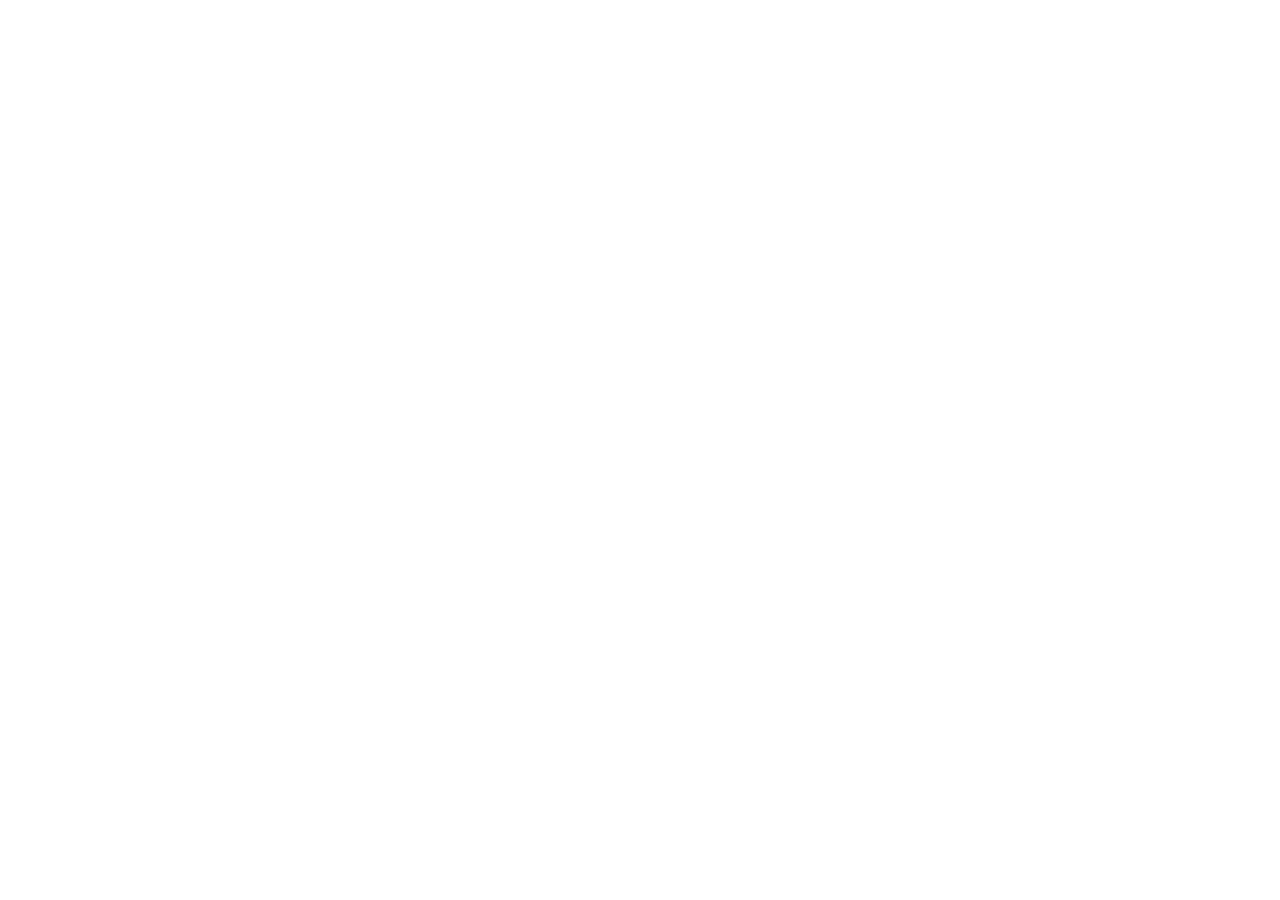
==== BalintMilan_bemutatkozas/index.html @ ad00c629 "asd" ====
<html lang="en">
<head>
    <meta charset="UTF-8">
    <meta name="viewport" content="width=device-width, initial-scale=1.0">
    <title>Bálint Milán - Bemutatkozás</title>
    <link rel="stylesheet" href="style.css">
</head>
<body>
    
</body>
</html>
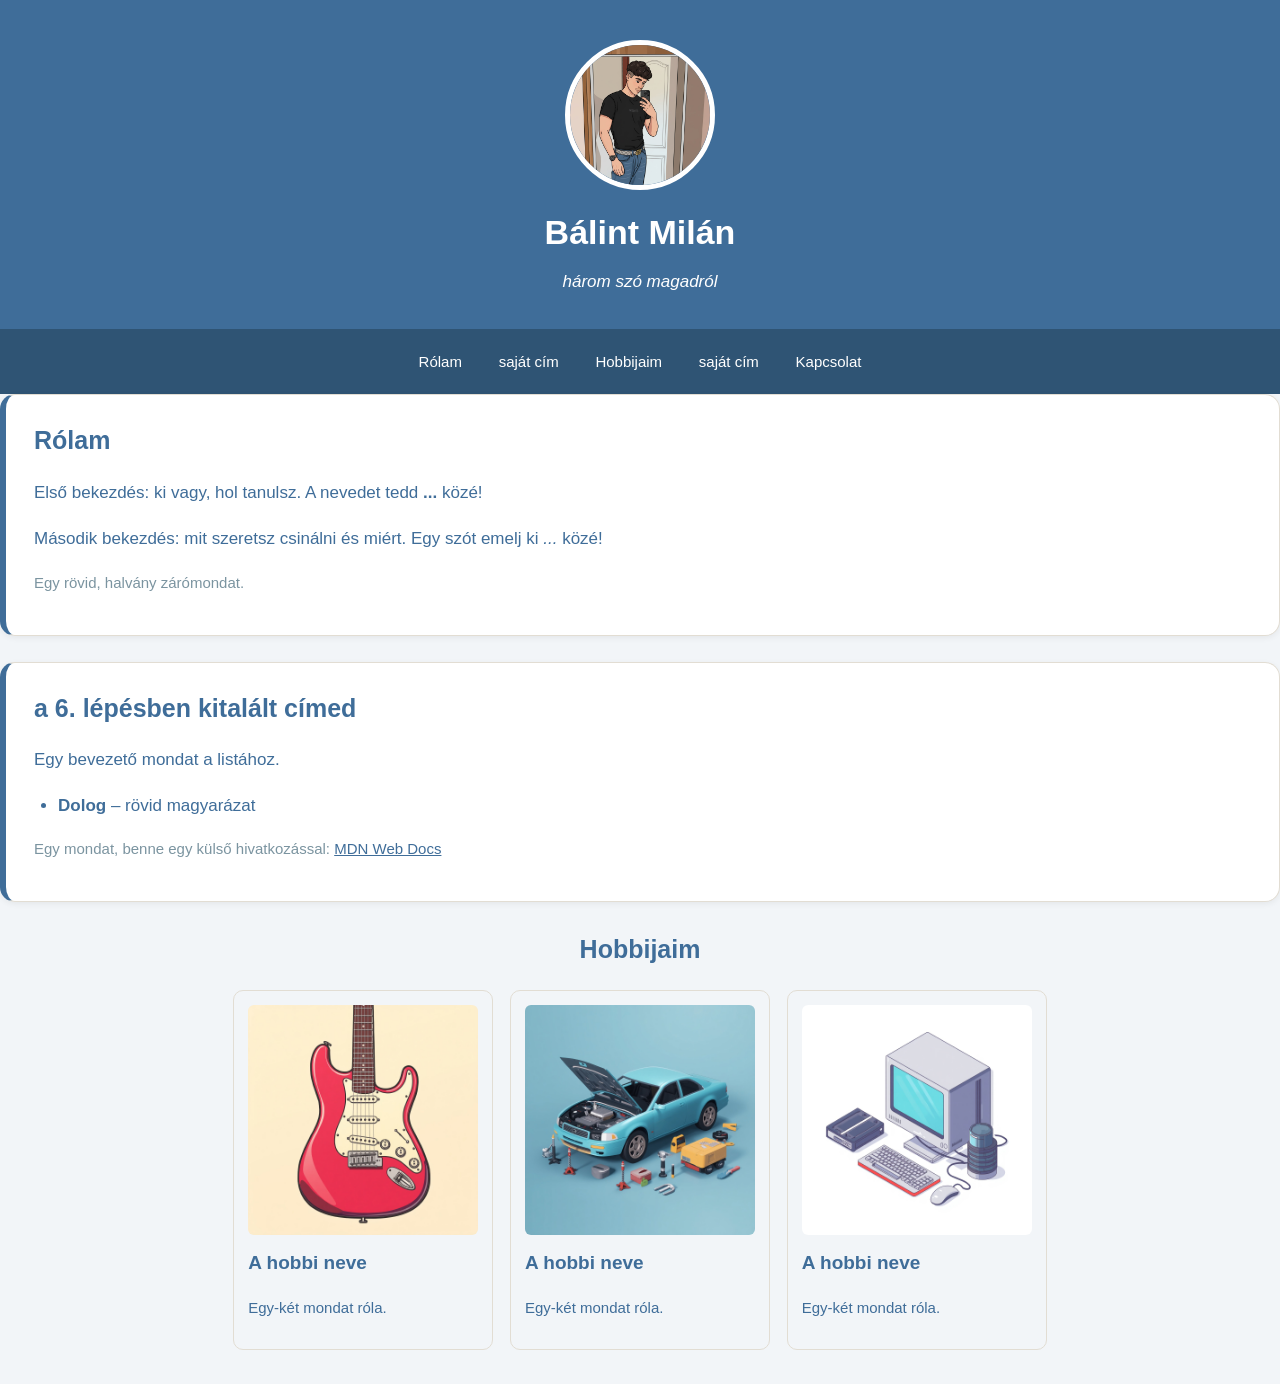
==== commit 0284bf4c: "Changes" ====
--- a/BalintMilan_bemutatkozas/index.html
+++ b/BalintMilan_bemutatkozas/index.html
@@ -6,6 +6,69 @@
     <link rel="stylesheet" href="style.css">
 </head>
 <body>
-    
+    <div class="fejlec" id="tetejere">
+  <img class="profilkep" src="kepek/profil.jpg" alt="Kiss Bence profilképe">
+  <h1>Bálint Milán</h1>
+  <p class="motto">három szó magadról</p>
+</div>
+<div class="menu">
+  <a href="#rolam">Rólam</a>
+  <a href="#tudas">saját cím</a>
+  <a href="#hobbi">Hobbijaim</a>
+  <a href="#utam">saját cím</a>
+  <a href="#kapcsolat">Kapcsolat</a>
+</div>
+<div class="tartalom">
+
+    <div class="doboz" id="rolam">
+    <h2>Rólam</h2>
+    <p>
+      Első bekezdés: ki vagy, hol tanulsz.
+      A nevedet tedd <strong>...</strong> közé!
+    </p>
+    <p>
+      Második bekezdés: mit szeretsz csinálni és miért.
+      Egy szót emelj ki <em>...</em> közé!
+    </p>
+    <p class="halvany">Egy rövid, halvány zárómondat.</p>
+    </div>
+
+    <div class="doboz" id="tudas">
+  <h2>a 6. lépésben kitalált címed</h2>
+  <p>Egy bevezető mondat a listához.</p>
+  <ul class="lista">
+    <li><strong>Dolog</strong> &ndash; rövid magyarázat</li>
+    <!-- ide még 3-5 li -->
+  </ul>
+  <p class="halvany">
+    Egy mondat, benne egy külső hivatkozással:
+    <a href="https://developer.mozilla.org/hu/" target="_blank">MDN Web Docs</a>
+  </p>
+</div>
+<h2 class="kozepre" id="hobbi">Hobbijaim</h2>
+
+<div class="kartyak">
+
+  <div class="kartya">
+    <img src="kepek/hobbi-1.jpg" alt="mit ábrázol a kép">
+    <h3>A hobbi neve</h3>
+    <p>Egy-két mondat róla.</p>
+  </div>
+
+  <div class="kartya">
+    <img src="kepek/hobbi-2.jpg" alt="mit ábrázol a kép">
+    <h3>A hobbi neve</h3>
+    <p>Egy-két mondat róla.</p>
+  </div>
+  <div class="kartya">
+    <img src="kepek/hobbi-3.jpg" alt="mit ábrázol a kép">
+    <h3>A hobbi neve</h3>
+    <p>Egy-két mondat róla.</p>
+  </div>
+
+</div>
+
+
+</div>
 </body>
 </html>
--- a/BalintMilan_bemutatkozas/style.css
+++ b/BalintMilan_bemutatkozas/style.css
@@ -0,0 +1,141 @@
+* {
+  box-sizing: border-box;
+}
+
+body {
+  margin: 0;                         
+  background-color: #f2f5f8;
+  color: #3f6d99;
+  font-family: Arial, sans-serif;
+  font-size: 17px;
+  line-height: 1.7;                
+}
+.fejlec {
+  background-color: #3f6d99;
+  color: #ffffff;                  /* fehér szöveg a sötét háttéren */
+  padding: 40px 20px 32px;         /* belső térköz: fent / oldalt / lent */
+  text-align: center;             /* középre igazít mindent, ami benne van */
+}
+
+.profilkep {
+  width: 150px;
+  height: 150px;
+  border: 5px solid #ffffff;       /* vastagság stílus szín */
+  border-radius: 50%;             /* 50% = tökéletes kör */
+  margin-bottom: 14px;
+}
+
+.fejlec h1 {                        /* leszármazott szelektor:
+                                          csak a fejlécben lévő h1 */
+  margin: 0 0 6px;
+  font-size: /* 30px és 36px között */;
+}
+
+.motto {
+  margin: 0;
+  color: /* halvány szín, ami illik a fejléchez */;
+  font-style: italic;
+}
+.menu {
+  background-color: #2f5474;
+  padding: 12px 20px;
+  text-align: center;
+}
+
+/* Leszármazott szelektor: csak a menün belüli linkekre vonatkozik,
+   a szövegben lévő linkeket nem bántja. */
+.menu a {
+  display: inline-block;          /* így kaphat rendes padding-ot */
+  color: #ffffff;
+  text-decoration: none;         /* leveszi az aláhúzást */
+  padding: 6px 14px;
+  margin: 2px;
+  border-radius: 6px;
+  font-size: 15px;
+}
+
+/* :hover = amikor az egér az elem fölött van */
+.menu a:hover {
+  background-color: #3a83c7;
+  color: white;
+}
+
+.doboz {
+  background-color: #ffffff;
+  border: 1px solid #e2ddd3;      /* vékony, halvány keret körben */
+  border-left: 6px solid #3f6d99;  /* vastag színes csík balra */
+  border-radius: 15px;
+  padding: 24px 28px;            /* BELSŐ térköz: keret és szöveg között */
+  margin-bottom: 26px;          /* KÜLSŐ térköz: a következő dobozig */
+  box-shadow: 0 2px 6px rgba(0,0,0,0.06);
+}
+
+h2 {
+  margin: 0 0 12px;             /* fent 0, mert a doboz paddingja már megvan */
+  color: #2f5474 */;
+  font-size: 25px;
+}
+
+strong {
+  color: #2f5474 */;
+}
+
+.halvany {
+  color: rgb(123, 148, 160);
+  font-size: 15px;
+}
+.lista {
+  margin: 10px 0;
+  padding-left: 24px;         /* hely a pontoknak / számoknak */
+}
+
+.lista li {
+  margin-bottom: 7px;         /* levegő a sorok között */
+}
+
+/* Az összes szövegbeli hivatkozás – a menü kivételével,
+   mert azt a .menu a szabály erősebben felülírja. */
+a {
+  color: #3f6d99;
+}
+
+a:hover {
+  color: #d08a54;
+}
+
+.kozepre {
+  text-align: center;
+}
+
+.kartyak {
+  text-align: center;           /* a kártyákat középre húzza */
+  margin-bottom: 26px;
+}
+
+.kartya {
+  display: inline-block;      /* egymás mellé, de méretezhetők */
+  width: 260px;
+  vertical-align: top;        /* a tetejüknél igazodjanak egymáshoz */
+  text-align: left;           /* a kártyán BELÜL viszont balra */
+  background-color: /* DOBOZ HÁTTERE */;
+  border: 1px solid #e2ddd3;
+  border-radius: 10px;
+  padding: 14px;
+  margin: 8px 6px;
+}
+
+.kartya img {
+  width: 100%;                 /* a szülő (kártya) teljes szélessége */
+  border-radius: 6px;
+}
+
+.kartya p {
+  font-size: 15px;
+  color: /* halvány szövegszín */;
+}
+
+h3 {
+  margin: 12px 0 6px;
+  color: /* FŐSZÍN */;
+  font-size: 19px;
+}
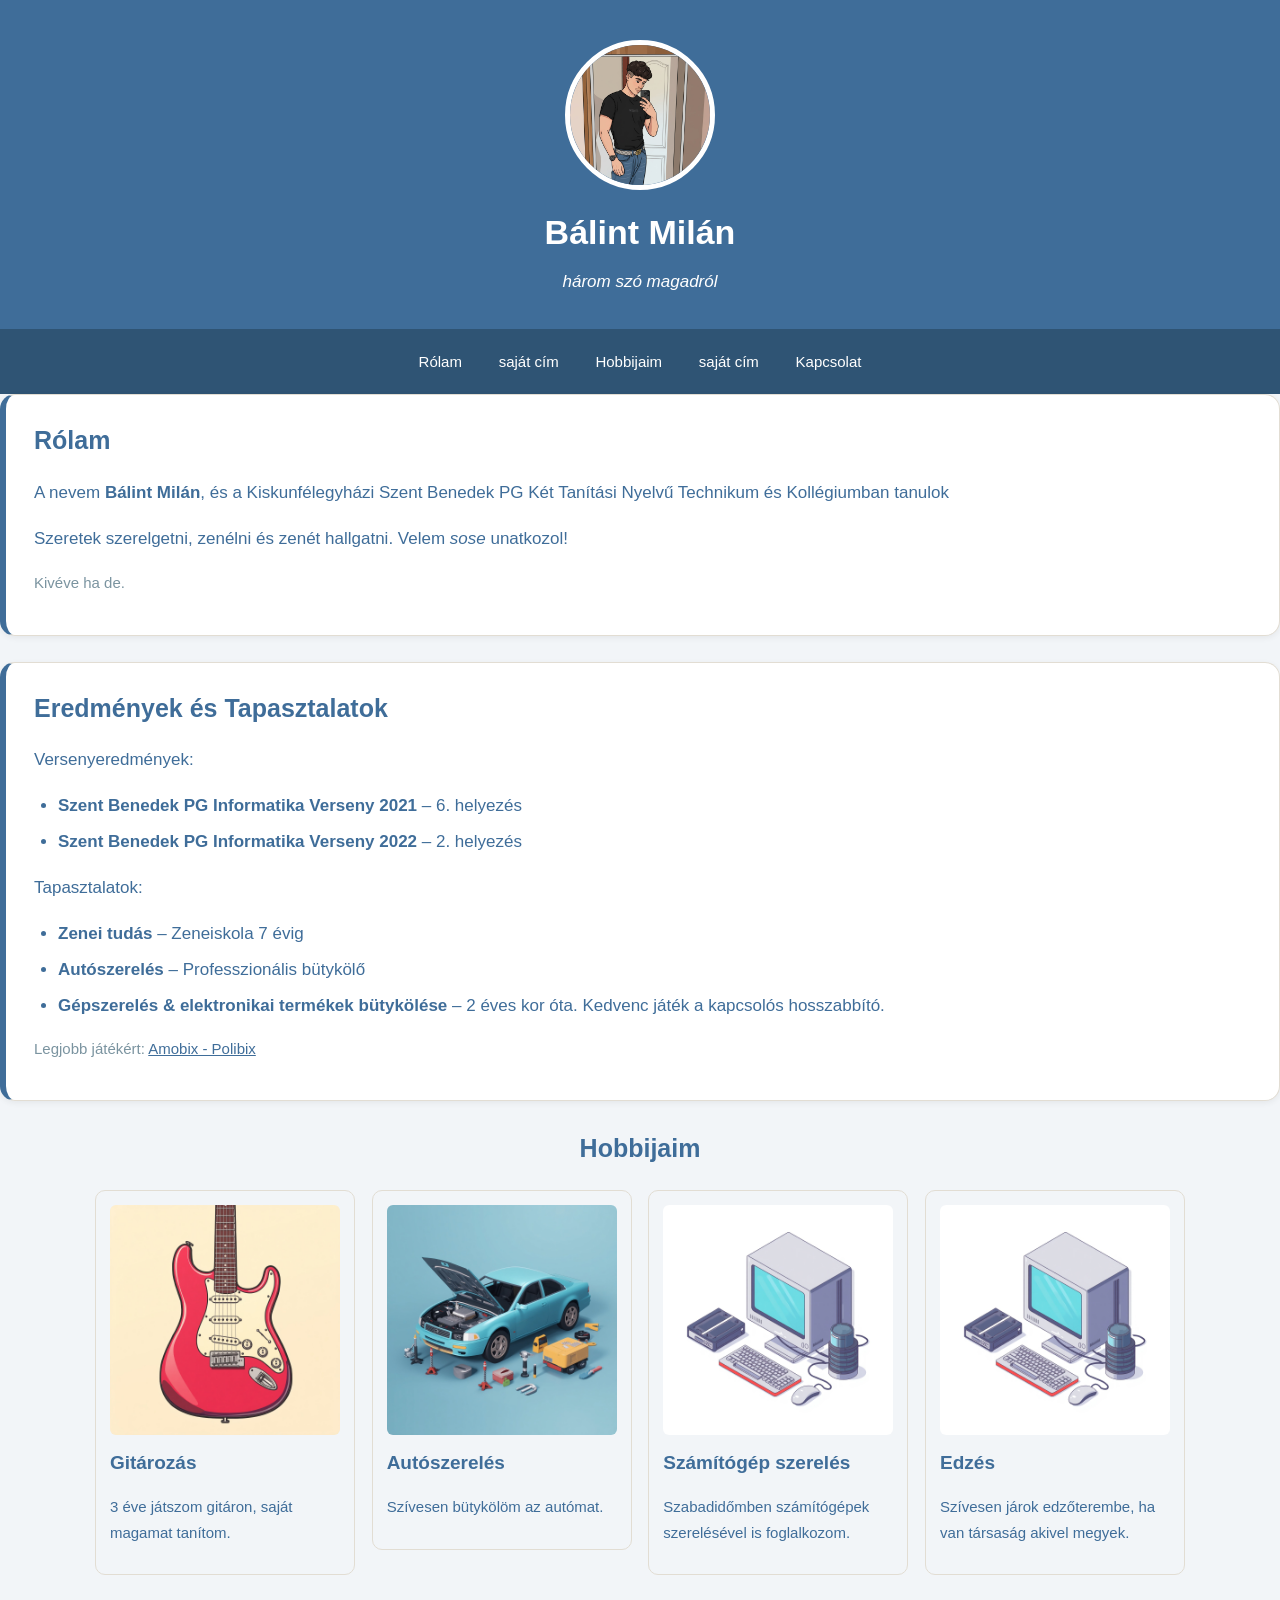
==== commit 258d159d: "Update index.html" ====
--- a/BalintMilan_bemutatkozas/index.html
+++ b/BalintMilan_bemutatkozas/index.html
@@ -23,26 +23,32 @@
     <div class="doboz" id="rolam">
     <h2>Rólam</h2>
     <p>
-      Első bekezdés: ki vagy, hol tanulsz.
-      A nevedet tedd <strong>...</strong> közé!
+      
+      A nevem <strong>Bálint Milán</strong>, és a Kiskunfélegyházi Szent Benedek PG Két Tanítási Nyelvű Technikum és Kollégiumban tanulok
     </p>
     <p>
-      Második bekezdés: mit szeretsz csinálni és miért.
-      Egy szót emelj ki <em>...</em> közé!
+      Szeretek szerelgetni, zenélni és zenét hallgatni.
+       Velem <em>sose</em> unatkozol!
     </p>
-    <p class="halvany">Egy rövid, halvány zárómondat.</p>
+    <p class="halvany">Kivéve ha de.</p>
     </div>
 
     <div class="doboz" id="tudas">
-  <h2>a 6. lépésben kitalált címed</h2>
-  <p>Egy bevezető mondat a listához.</p>
+  <h2>Eredmények és Tapasztalatok</h2>
+  <p>Versenyeredmények:</p>
   <ul class="lista">
-    <li><strong>Dolog</strong> &ndash; rövid magyarázat</li>
-    <!-- ide még 3-5 li -->
+    <li><strong>Szent Benedek PG Informatika Verseny 2021</strong> &ndash; 6. helyezés</li>
+    <li><strong>Szent Benedek PG Informatika Verseny 2022</strong> &ndash; 2. helyezés</li>
+  </ul>
+  <p>Tapasztalatok:</p>
+  <ul class="lista">
+    <li><strong>Zenei tudás</strong> &ndash; Zeneiskola 7 évig</li>
+    <li><strong>Autószerelés</strong> &ndash; Professzionális bütykölő</li>
+    <li><strong>Gépszerelés & elektronikai termékek bütykölése</strong> &ndash; 2 éves kor óta. Kedvenc játék a kapcsolós hosszabbító.</li>
   </ul>
   <p class="halvany">
-    Egy mondat, benne egy külső hivatkozással:
-    <a href="https://developer.mozilla.org/hu/" target="_blank">MDN Web Docs</a>
+    Legjobb játékért:
+    <a href="https://milan0419.github.io/tictactoehtml/" target="_blank">Amobix - Polibix</a>
   </p>
 </div>
 <h2 class="kozepre" id="hobbi">Hobbijaim</h2>
@@ -51,21 +57,25 @@
 
   <div class="kartya">
     <img src="kepek/hobbi-1.jpg" alt="mit ábrázol a kép">
-    <h3>A hobbi neve</h3>
-    <p>Egy-két mondat róla.</p>
+    <h3>Gitározás</h3>
+    <p>3 éve játszom gitáron, saját magamat tanítom.</p>
   </div>
 
   <div class="kartya">
     <img src="kepek/hobbi-2.jpg" alt="mit ábrázol a kép">
-    <h3>A hobbi neve</h3>
-    <p>Egy-két mondat róla.</p>
+    <h3>Autószerelés</h3>
+    <p>Szívesen bütykölöm az autómat.</p>
   </div>
   <div class="kartya">
     <img src="kepek/hobbi-3.jpg" alt="mit ábrázol a kép">
-    <h3>A hobbi neve</h3>
-    <p>Egy-két mondat róla.</p>
+    <h3>Számítógép szerelés</h3>
+    <p>Szabadidőmben számítógépek szerelésével is foglalkozom.</p>
   </div>
-
+<div class="kartya">
+    <img src="kepek/hobbi-3.jpg" alt="mit ábrázol a kép">
+    <h3>Edzés</h3>
+    <p>Szívesen járok edzőterembe, ha van társaság akivel megyek.</p>
+  </div>
 </div>
 
 
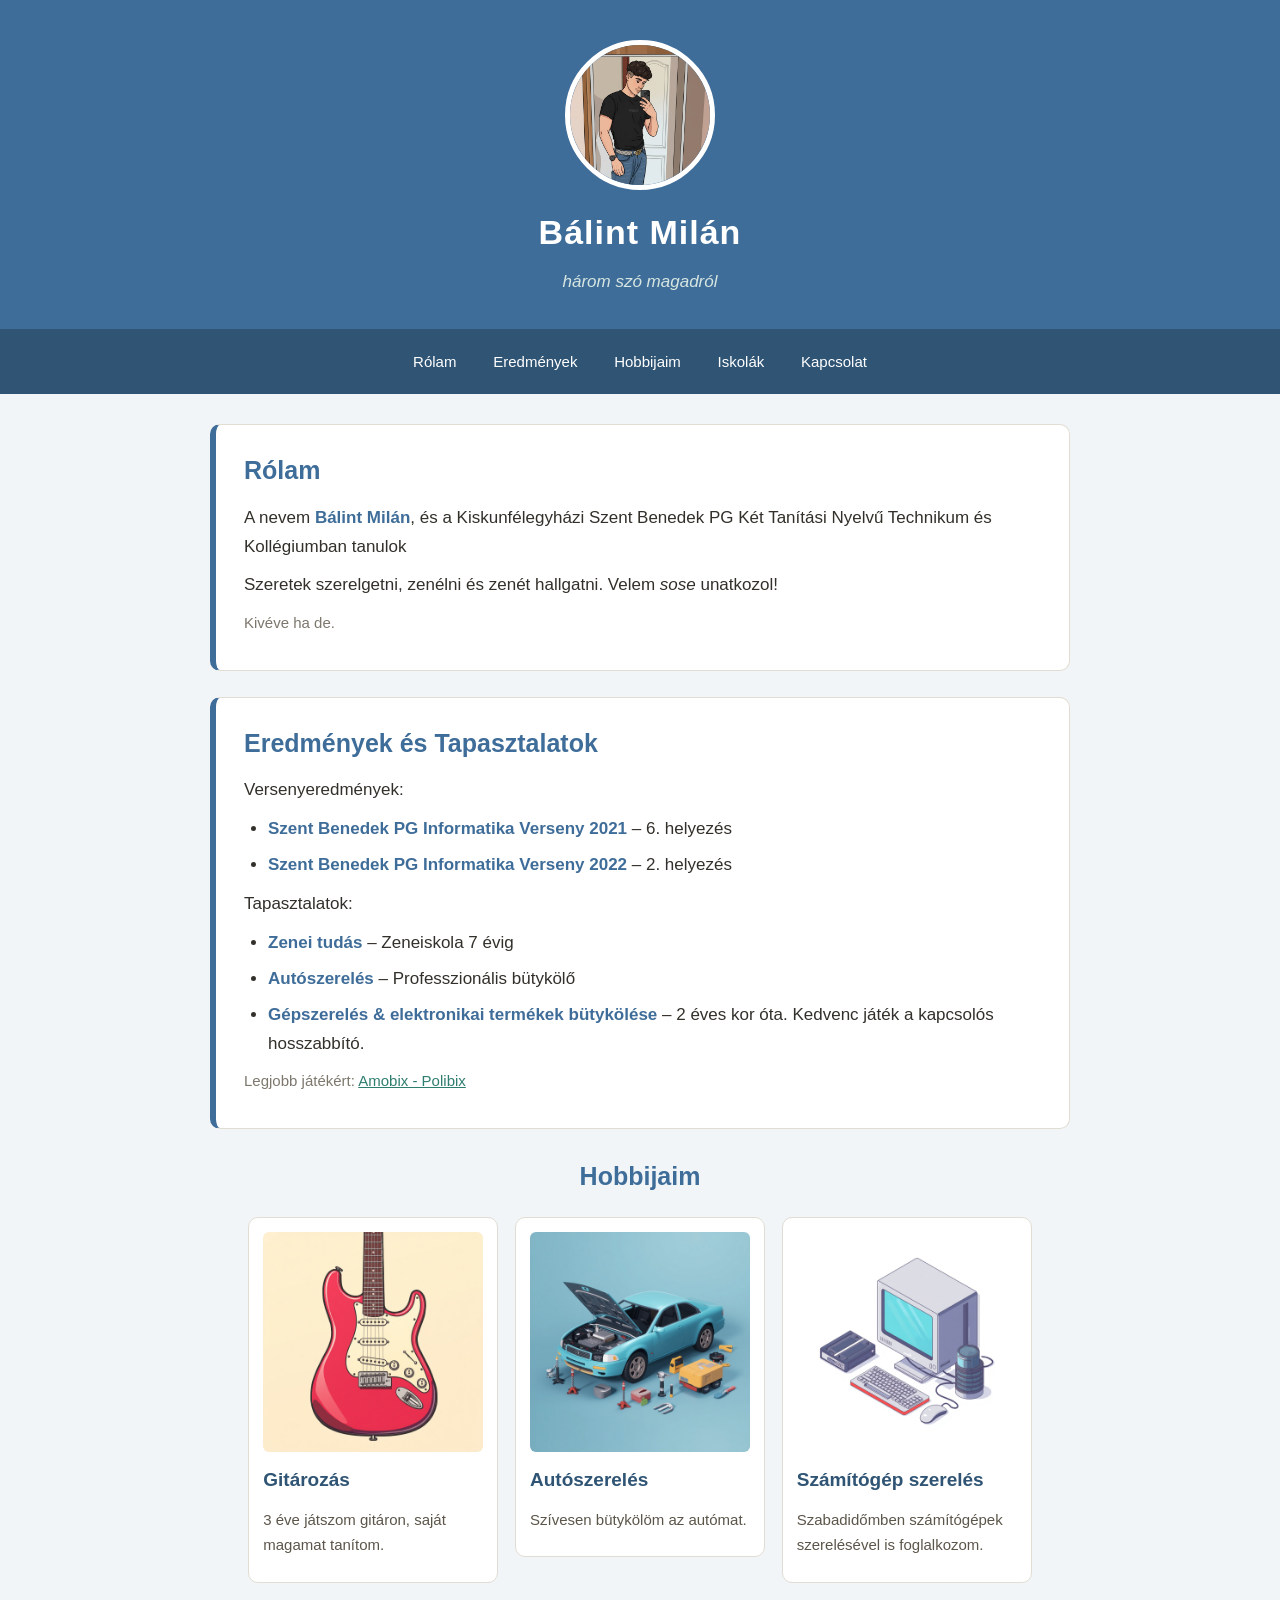
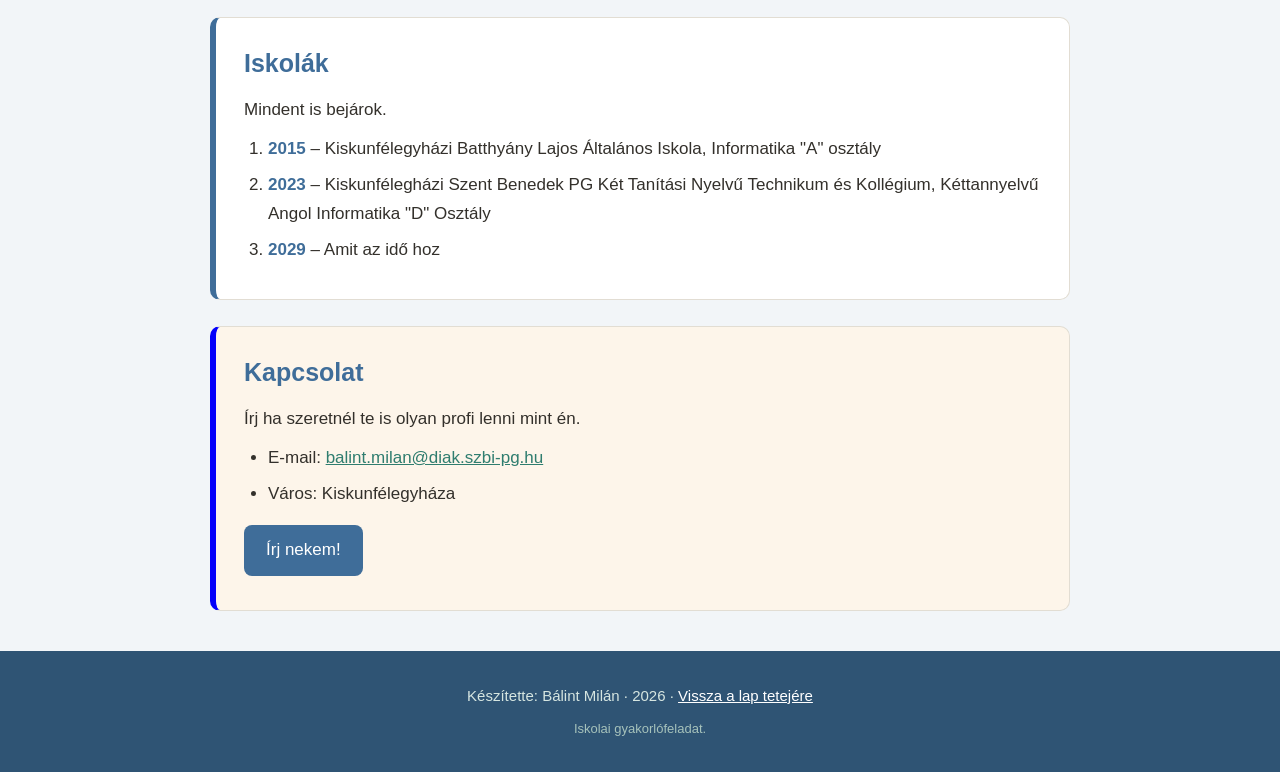
==== commit 3a7c1537: "Helo" ====
--- a/BalintMilan_bemutatkozas/index.html
+++ b/BalintMilan_bemutatkozas/index.html
@@ -13,72 +13,100 @@
 </div>
 <div class="menu">
   <a href="#rolam">Rólam</a>
-  <a href="#tudas">saját cím</a>
+  <a href="#tudas">Eredmények</a>
   <a href="#hobbi">Hobbijaim</a>
-  <a href="#utam">saját cím</a>
+  <a href="#utam">Iskolák</a>
   <a href="#kapcsolat">Kapcsolat</a>
 </div>
 <div class="tartalom">
 
-    <div class="doboz" id="rolam">
-    <h2>Rólam</h2>
-    <p>
-      
-      A nevem <strong>Bálint Milán</strong>, és a Kiskunfélegyházi Szent Benedek PG Két Tanítási Nyelvű Technikum és Kollégiumban tanulok
+      <div class="doboz" id="rolam">
+      <h2>Rólam</h2>
+      <p>
+        
+        A nevem <strong>Bálint Milán</strong>, és a Kiskunfélegyházi Szent Benedek PG Két Tanítási Nyelvű Technikum és Kollégiumban tanulok
+      </p>
+      <p>
+        Szeretek szerelgetni, zenélni és zenét hallgatni.
+        Velem <em>sose</em> unatkozol!
+      </p>
+      <p class="halvany">Kivéve ha de.</p>
+      </div>
+
+      <div class="doboz" id="tudas">
+    <h2>Eredmények és Tapasztalatok</h2>
+    <p>Versenyeredmények:</p>
+    <ul class="lista">
+      <li><strong>Szent Benedek PG Informatika Verseny 2021</strong> &ndash; 6. helyezés</li>
+      <li><strong>Szent Benedek PG Informatika Verseny 2022</strong> &ndash; 2. helyezés</li>
+    </ul>
+    <p>Tapasztalatok:</p>
+    <ul class="lista">
+      <li><strong>Zenei tudás</strong> &ndash; Zeneiskola 7 évig</li>
+      <li><strong>Autószerelés</strong> &ndash; Professzionális bütykölő</li>
+      <li><strong>Gépszerelés & elektronikai termékek bütykölése</strong> &ndash; 2 éves kor óta. Kedvenc játék a kapcsolós hosszabbító.</li>
+    </ul>
+    <p class="halvany">
+      Legjobb játékért:
+      <a href="https://milan0419.github.io/tictactoehtml/" target="_blank">Amobix - Polibix</a>
     </p>
-    <p>
-      Szeretek szerelgetni, zenélni és zenét hallgatni.
-       Velem <em>sose</em> unatkozol!
-    </p>
-    <p class="halvany">Kivéve ha de.</p>
+    </div>
+  <h2 class="kozepre" id="hobbi">Hobbijaim</h2>
+
+  <div class="kartyak">
+
+    <div class="kartya">
+      <img src="kepek/hobbi-1.jpg" alt="GITÁR">
+      <h3>Gitározás</h3>
+      <p>3 éve játszom gitáron, saját magamat tanítom.</p>
     </div>
 
-    <div class="doboz" id="tudas">
-  <h2>Eredmények és Tapasztalatok</h2>
-  <p>Versenyeredmények:</p>
-  <ul class="lista">
-    <li><strong>Szent Benedek PG Informatika Verseny 2021</strong> &ndash; 6. helyezés</li>
-    <li><strong>Szent Benedek PG Informatika Verseny 2022</strong> &ndash; 2. helyezés</li>
-  </ul>
-  <p>Tapasztalatok:</p>
-  <ul class="lista">
-    <li><strong>Zenei tudás</strong> &ndash; Zeneiskola 7 évig</li>
-    <li><strong>Autószerelés</strong> &ndash; Professzionális bütykölő</li>
-    <li><strong>Gépszerelés & elektronikai termékek bütykölése</strong> &ndash; 2 éves kor óta. Kedvenc játék a kapcsolós hosszabbító.</li>
-  </ul>
-  <p class="halvany">
-    Legjobb játékért:
-    <a href="https://milan0419.github.io/tictactoehtml/" target="_blank">Amobix - Polibix</a>
-  </p>
+    <div class="kartya">
+      <img src="kepek/hobbi-2.jpg" alt="AUTÓ">
+      <h3>Autószerelés</h3>
+      <p>Szívesen bütykölöm az autómat.</p>
+    </div>
+    <div class="kartya">
+      <img src="kepek/hobbi-3.jpg" alt="SZÁMÍTÓGÉP">
+      <h3>Számítógép szerelés</h3>
+      <p>Szabadidőmben számítógépek szerelésével is foglalkozom.</p>
+    </div>
+  </div>
+  <div class="doboz" id="utam">
+  <h2>Iskolák</h2>
+  <p>Mindent is bejárok.</p>
+  <ol class="lista">
+    <li><strong>2015</strong> &ndash; Kiskunfélegyházi Batthyány Lajos Általános Iskola, Informatika "A" osztály</li>
+    <li><strong>2023</strong> &ndash; Kiskunfélegházi
+Szent Benedek PG
+Két Tanítási Nyelvű Technikum
+és Kollégium, Kéttannyelvű Angol Informatika "D" Osztály</li>
+    <li><strong>2029 </strong> &ndash; Amit az idő hoz </li>
+  </ol>
 </div>
-<h2 class="kozepre" id="hobbi">Hobbijaim</h2>
 
-<div class="kartyak">
-
-  <div class="kartya">
-    <img src="kepek/hobbi-1.jpg" alt="mit ábrázol a kép">
-    <h3>Gitározás</h3>
-    <p>3 éve játszom gitáron, saját magamat tanítom.</p>
-  </div>
-
-  <div class="kartya">
-    <img src="kepek/hobbi-2.jpg" alt="mit ábrázol a kép">
-    <h3>Autószerelés</h3>
-    <p>Szívesen bütykölöm az autómat.</p>
-  </div>
-  <div class="kartya">
-    <img src="kepek/hobbi-3.jpg" alt="mit ábrázol a kép">
-    <h3>Számítógép szerelés</h3>
-    <p>Szabadidőmben számítógépek szerelésével is foglalkozom.</p>
-  </div>
-<div class="kartya">
-    <img src="kepek/hobbi-3.jpg" alt="mit ábrázol a kép">
-    <h3>Edzés</h3>
-    <p>Szívesen járok edzőterembe, ha van társaság akivel megyek.</p>
+  <div class="doboz kiemelt" id="kapcsolat">
+    <h2>Kapcsolat</h2>
+    <p>Írj ha szeretnél te is olyan profi lenni mint én.</p>
+    <ul class="lista">
+      <li>E-mail:
+        <a href="mailto:balint.milan@diak.szbi-pg.hu">balint.milan@diak.szbi-pg.hu</a>
+      </li>
+      <li>Város: Kiskunfélegyháza</li>
+    </ul>
+    <p>
+      <a class="gomb" href="mailto:balint.milan@diak.szbi-pg.hu">Írj nekem!</a>
+    </p>
   </div>
 </div>
+<div class="lablec">
+  <p>
+    Készítette: Bálint Milán &middot; 2026 &middot;
+    <a href="#tetejere">Vissza a lap tetejére</a>
+  </p>
+  <p class="apro">Iskolai gyakorlófeladat.</p>
+</div>
+</div>
 
-
-</div>
 </body>
 </html>
--- a/BalintMilan_bemutatkozas/style.css
+++ b/BalintMilan_bemutatkozas/style.css
@@ -1,123 +1,183 @@
+/* ============================================================
+   Kovács Anna bemutatkozó oldala – stíluslap
+   Ismétlés: szelektorok, box model, színek, betűk
+   ============================================================ */
+
+/* Minden elem így számolja a méretét: a padding és a border
+   beleszámít a megadott szélességbe. */
 * {
   box-sizing: border-box;
 }
 
+/* --- Az egész oldal alapbeállításai --- */
 body {
-  margin: 0;                         
-  background-color: #f2f5f8;
-  color: #3f6d99;
-  font-family: Arial, sans-serif;
+  margin: 0;
+  background-color: #f2f5f8;          /* halvány, meleg háttér */
+  color: #33302b;                     /* alap szövegszín */
+  font-family: "Segoe UI", Arial, sans-serif;
   font-size: 17px;
-  line-height: 1.7;                
-}
+  line-height: 1.7;
+}
+
+/* ============================================================
+   FEJLÉC
+   ============================================================ */
 .fejlec {
-  background-color: #3f6d99;
-  color: #ffffff;                  /* fehér szöveg a sötét háttéren */
-  padding: 40px 20px 32px;         /* belső térköz: fent / oldalt / lent */
-  text-align: center;             /* középre igazít mindent, ami benne van */
+  background-color: #3f6d99;          /* nyugodt zöldes-kék */
+  color: #ffffff;
+  padding: 40px 20px 32px;            /* fent 40, oldalt 20, lent 32 */
+  text-align: center;
 }
 
 .profilkep {
   width: 150px;
   height: 150px;
-  border: 5px solid #ffffff;       /* vastagság stílus szín */
-  border-radius: 50%;             /* 50% = tökéletes kör */
+  border: 5px solid #ffffff;
+  border-radius: 50%;                 /* 50% = kör alakú kép */
   margin-bottom: 14px;
 }
 
-.fejlec h1 {                        /* leszármazott szelektor:
-                                          csak a fejlécben lévő h1 */
+.fejlec h1 {
   margin: 0 0 6px;
-  font-size: /* 30px és 36px között */;
+  font-size: 34px;
+  letter-spacing: 1px;
 }
 
 .motto {
   margin: 0;
-  color: /* halvány szín, ami illik a fejléchez */;
+  color: #d6e6e1;
+  font-size: 17px;
   font-style: italic;
 }
+
+/* ============================================================
+   MENÜ
+   ============================================================ */
 .menu {
   background-color: #2f5474;
   padding: 12px 20px;
   text-align: center;
 }
 
-/* Leszármazott szelektor: csak a menün belüli linkekre vonatkozik,
-   a szövegben lévő linkeket nem bántja. */
+/* Leszármazott szelektor: csak a menün belüli hivatkozásokra */
 .menu a {
-  display: inline-block;          /* így kaphat rendes padding-ot */
-  color: #ffffff;
-  text-decoration: none;         /* leveszi az aláhúzást */
+  display: inline-block;
+  color: #ffffff;
+  text-decoration: none;
   padding: 6px 14px;
   margin: 2px;
   border-radius: 6px;
   font-size: 15px;
 }
 
-/* :hover = amikor az egér az elem fölött van */
 .menu a:hover {
-  background-color: #3a83c7;
-  color: white;
-}
-
+  background-color: #57897f;          /* egérrel fölé húzva */
+}
+
+/* ============================================================
+   TARTALOM – középre igazított sáv
+   ============================================================ */
+.tartalom {
+  width: 90%;
+  max-width: 860px;
+  margin: 30px auto;                  /* auto = vízszintesen középre */
+}
+
+/* --- Fehér doboz: ebben látszik jól a box model --- */
 .doboz {
   background-color: #ffffff;
-  border: 1px solid #e2ddd3;      /* vékony, halvány keret körben */
-  border-left: 6px solid #3f6d99;  /* vastag színes csík balra */
-  border-radius: 15px;
-  padding: 24px 28px;            /* BELSŐ térköz: keret és szöveg között */
-  margin-bottom: 26px;          /* KÜLSŐ térköz: a következő dobozig */
-  box-shadow: 0 2px 6px rgba(0,0,0,0.06);
+  border: 1px solid #e2ddd3;
+  border-left: 6px solid #3f6d99;     /* színes csík a bal oldalon */
+  border-radius: 10px;
+  padding: 24px 28px;
+  margin-bottom: 26px;
+}
+
+/* Kiemelt doboz: ugyanaz, csak más színekkel */
+.kiemelt {
+  background-color: #fdf5ea;
+  border-left-color: #0400fa;
 }
 
 h2 {
-  margin: 0 0 12px;             /* fent 0, mert a doboz paddingja már megvan */
-  color: #2f5474 */;
+  margin: 0 0 12px;
+  color: #3f6d99;
   font-size: 25px;
 }
 
+h3 {
+  margin: 12px 0 6px;
+  color: #2f5474;
+  font-size: 19px;
+}
+
+p {
+  margin: 10px 0;
+}
+
+/* Szövegformázás */
 strong {
-  color: #2f5474 */;
+  color: #3f6d99;
 }
 
 .halvany {
-  color: rgb(123, 148, 160);
-  font-size: 15px;
-}
+  color: #7d776d;
+  font-size: 15px;
+}
+
+.kozepre {
+  text-align: center;
+}
+
+.idezet {
+  border-left: 4px solid #d08a54;
+  background-color: #faf6f0;
+  padding: 12px 18px;
+  margin: 16px 0 0;
+  font-style: italic;
+  color: #5c554a;
+}
+
+hr {
+  border: none;
+  border-top: 1px solid #e2ddd3;
+  margin: 20px 0;
+}
+
+/* --- Listák --- */
 .lista {
   margin: 10px 0;
-  padding-left: 24px;         /* hely a pontoknak / számoknak */
+  padding-left: 24px;
 }
 
 .lista li {
-  margin-bottom: 7px;         /* levegő a sorok között */
-}
-
-/* Az összes szövegbeli hivatkozás – a menü kivételével,
-   mert azt a .menu a szabály erősebben felülírja. */
+  margin-bottom: 7px;
+}
+
+/* --- Hivatkozások a szövegben --- */
 a {
-  color: #3f6d99;
+  color: #2f7d6f;
 }
 
 a:hover {
   color: #d08a54;
 }
 
-.kozepre {
-  text-align: center;
-}
-
+/* ============================================================
+   KÉPKÁRTYÁK – három doboz egymás mellett
+   ============================================================ */
 .kartyak {
-  text-align: center;           /* a kártyákat középre húzza */
+  text-align: center;                 /* középre húzza a kártyákat */
   margin-bottom: 26px;
 }
 
+/* inline-block: egymás mellé kerülnek, de méretezhetők */
 .kartya {
-  display: inline-block;      /* egymás mellé, de méretezhetők */
-  width: 260px;
-  vertical-align: top;        /* a tetejüknél igazodjanak egymáshoz */
-  text-align: left;           /* a kártyán BELÜL viszont balra */
-  background-color: /* DOBOZ HÁTTERE */;
+  display: inline-block;
+  width: 250px;
+  vertical-align: top;
+  text-align: left;
+  background-color: #ffffff;
   border: 1px solid #e2ddd3;
   border-radius: 10px;
   padding: 14px;
@@ -125,17 +185,50 @@
 }
 
 .kartya img {
-  width: 100%;                 /* a szülő (kártya) teljes szélessége */
+  width: 100%;
   border-radius: 6px;
 }
 
 .kartya p {
   font-size: 15px;
-  color: /* halvány szövegszín */;
-}
-
-h3 {
-  margin: 12px 0 6px;
-  color: /* FŐSZÍN */;
-  font-size: 19px;
-}+  color: #5c554a;
+}
+
+/* ============================================================
+   GOMB (valójában egy hivatkozás)
+   ============================================================ */
+.gomb {
+  display: inline-block;
+  background-color: #3f6d99;
+  color: #ffffff;
+  text-decoration: none;
+  padding: 11px 22px;
+  border-radius: 8px;
+  margin-top: 6px;
+}
+
+.gomb:hover {
+  background-color: #2f5474;
+  color: #ffffff;
+}
+
+/* ============================================================
+   LÁBLÉC
+   ============================================================ */
+.lablec {
+  background-color: #2f5474;
+  color: #d6e6e1;
+  text-align: center;
+  padding: 22px 20px;
+  margin-top: 40px;
+  font-size: 15px;
+}
+
+.lablec a {
+  color: #ffffff;
+}
+
+.apro {
+  font-size: 13px;
+  color: #a6c2bb;
+}
